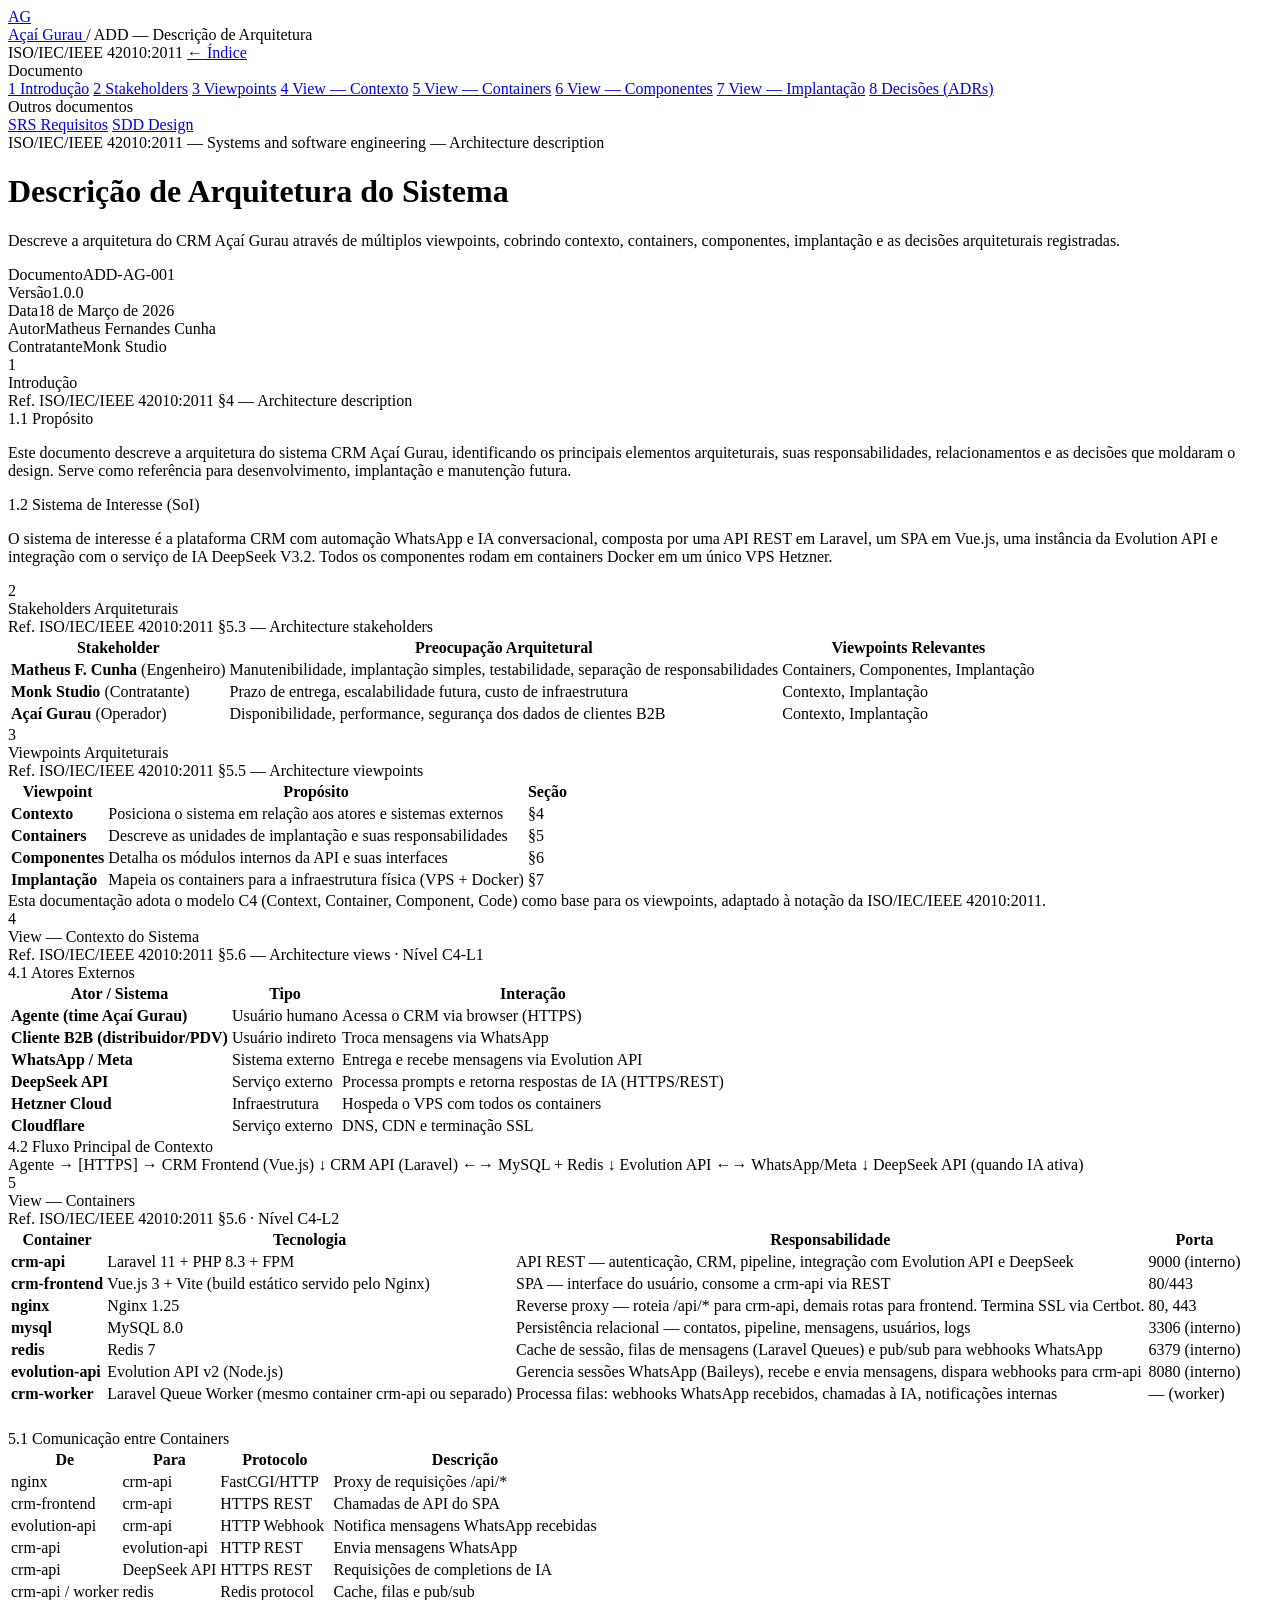
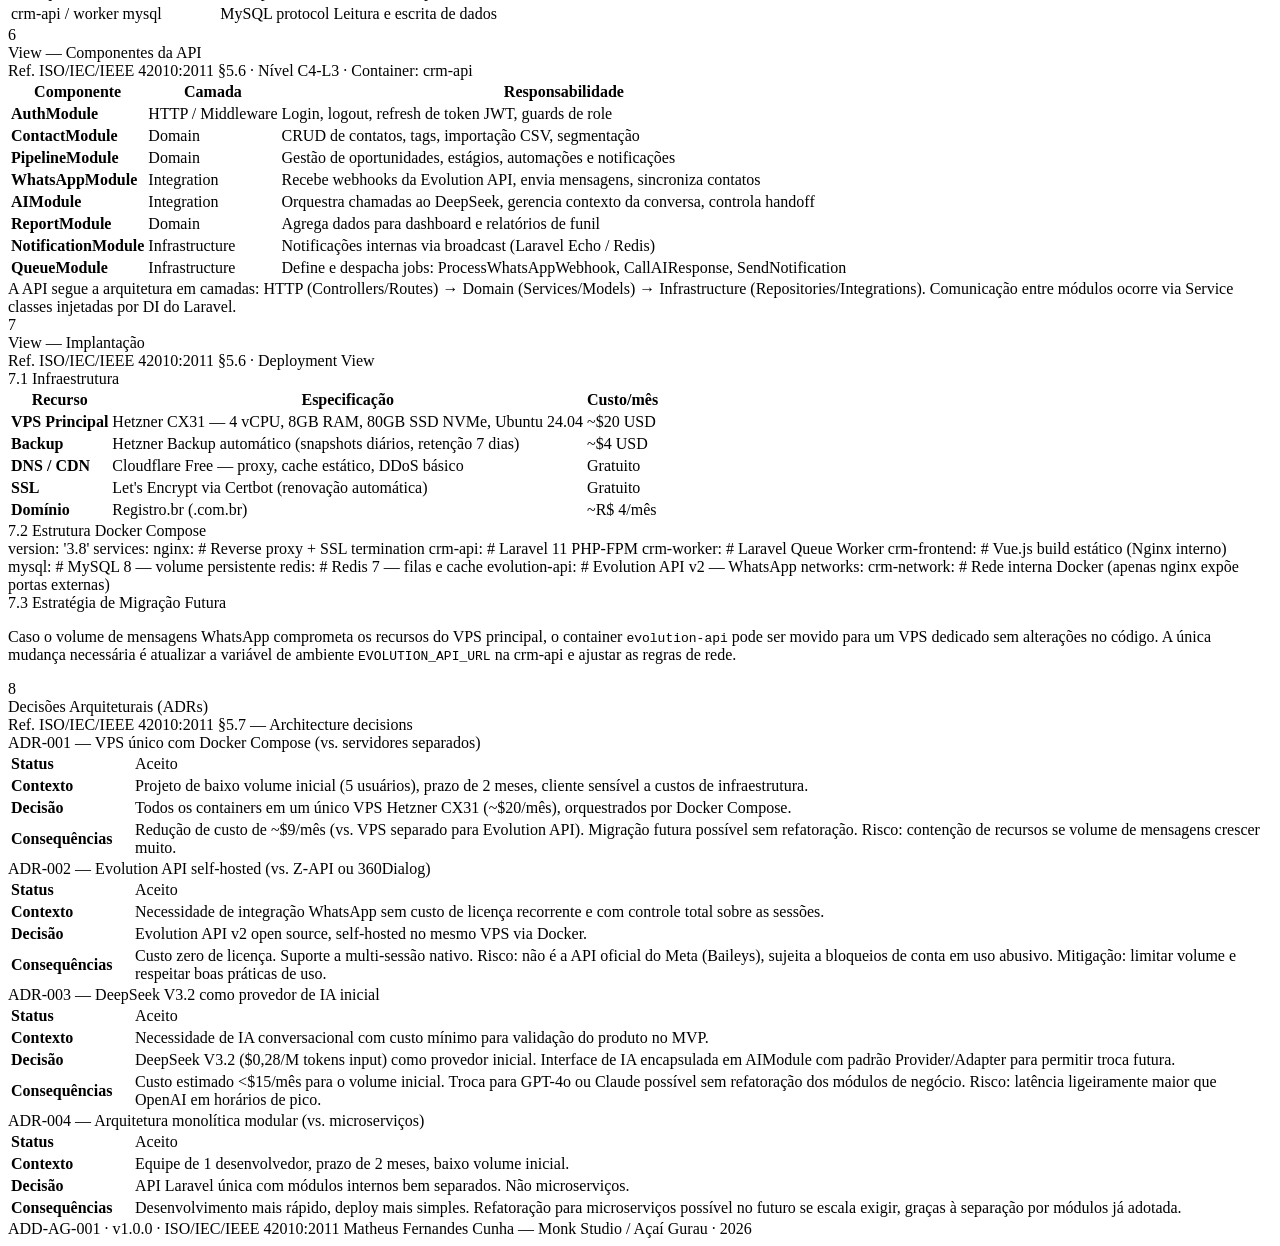
==== doc/add.html @ a61ef57c "Create add.html" ====
<!DOCTYPE html>
<html lang="pt-BR">
<head>
<meta charset="UTF-8">
<meta name="viewport" content="width=device-width, initial-scale=1.0">
<title>ADD — Descrição de Arquitetura · CRM Açaí Gurau</title>
<link href="https://fonts.googleapis.com/css2?family=Inter:wght@300;400;500;600&family=JetBrains+Mono:wght@400;500&display=swap" rel="stylesheet">
<link rel="stylesheet" href="shared.css">
</head>
<body>

<div class="topbar">
  <a href="index.html" class="topbar-logo">
    <div class="topbar-logo-icon">AG</div>
    Açaí Gurau
  </a>
  <span class="topbar-sep">/</span>
  <span class="topbar-doc">ADD — Descrição de Arquitetura</span>
  <div class="topbar-right">
    <span class="topbar-badge add">ISO/IEC/IEEE 42010:2011</span>
    <a href="index.html" class="topbar-home">← Índice</a>
  </div>
</div>

<div class="layout">
  <nav class="sidebar">
    <div class="sidebar-section">
      <div class="sidebar-label">Documento</div>
      <a href="#s1" class="sidebar-link active"><span class="sidebar-link-num">1</span> Introdução</a>
      <a href="#s2" class="sidebar-link"><span class="sidebar-link-num">2</span> Stakeholders</a>
      <a href="#s3" class="sidebar-link"><span class="sidebar-link-num">3</span> Viewpoints</a>
      <a href="#s4" class="sidebar-link"><span class="sidebar-link-num">4</span> View — Contexto</a>
      <a href="#s5" class="sidebar-link"><span class="sidebar-link-num">5</span> View — Containers</a>
      <a href="#s6" class="sidebar-link"><span class="sidebar-link-num">6</span> View — Componentes</a>
      <a href="#s7" class="sidebar-link"><span class="sidebar-link-num">7</span> View — Implantação</a>
      <a href="#s8" class="sidebar-link"><span class="sidebar-link-num">8</span> Decisões (ADRs)</a>
    </div>
    <div class="sidebar-divider"></div>
    <div class="sidebar-section">
      <div class="sidebar-label">Outros documentos</div>
      <a href="srs.html" class="sidebar-link"><span class="sidebar-link-num" style="color:var(--blue)">SRS</span> Requisitos</a>
      <a href="sdd.html" class="sidebar-link"><span class="sidebar-link-num" style="color:var(--amber)">SDD</span> Design</a>
    </div>
  </nav>

  <main class="content">

    <div class="doc-header">
      <div class="doc-norm">ISO/IEC/IEEE 42010:2011 — Systems and software engineering — Architecture description</div>
      <h1 class="doc-title">Descrição de Arquitetura do Sistema</h1>
      <p class="doc-subtitle">Descreve a arquitetura do CRM Açaí Gurau através de múltiplos viewpoints, cobrindo contexto, containers, componentes, implantação e as decisões arquiteturais registradas.</p>
      <div class="doc-meta-row">
        <div class="doc-meta-item"><span class="doc-meta-label">Documento</span><span class="doc-meta-val">ADD-AG-001</span></div>
        <div class="doc-meta-item"><span class="doc-meta-label">Versão</span><span class="doc-meta-val">1.0.0</span></div>
        <div class="doc-meta-item"><span class="doc-meta-label">Data</span><span class="doc-meta-val">18 de Março de 2026</span></div>
        <div class="doc-meta-item"><span class="doc-meta-label">Autor</span><span class="doc-meta-val">Matheus Fernandes Cunha</span></div>
        <div class="doc-meta-item"><span class="doc-meta-label">Contratante</span><span class="doc-meta-val">Monk Studio</span></div>
      </div>
    </div>

    <!-- 1. INTRODUÇÃO -->
    <div class="doc-section" id="s1">
      <div class="section-num">1</div>
      <div class="section-title">Introdução</div>
      <div class="section-norm-ref">Ref. ISO/IEC/IEEE 42010:2011 §4 — Architecture description</div>
      <div class="section-body">
        <div class="subsection">
          <div class="subsection-title">1.1 Propósito</div>
          <p>Este documento descreve a arquitetura do sistema CRM Açaí Gurau, identificando os principais elementos arquiteturais, suas responsabilidades, relacionamentos e as decisões que moldaram o design. Serve como referência para desenvolvimento, implantação e manutenção futura.</p>
        </div>
        <div class="subsection">
          <div class="subsection-title">1.2 Sistema de Interesse (SoI)</div>
          <p>O sistema de interesse é a plataforma CRM com automação WhatsApp e IA conversacional, composta por uma API REST em Laravel, um SPA em Vue.js, uma instância da Evolution API e integração com o serviço de IA DeepSeek V3.2. Todos os componentes rodam em containers Docker em um único VPS Hetzner.</p>
        </div>
      </div>
    </div>

    <!-- 2. STAKEHOLDERS ARQUITETURAIS -->
    <div class="doc-section" id="s2">
      <div class="section-num">2</div>
      <div class="section-title">Stakeholders Arquiteturais</div>
      <div class="section-norm-ref">Ref. ISO/IEC/IEEE 42010:2011 §5.3 — Architecture stakeholders</div>
      <div class="section-body">
        <table class="doc-table">
          <thead><tr><th>Stakeholder</th><th>Preocupação Arquitetural</th><th>Viewpoints Relevantes</th></tr></thead>
          <tbody>
            <tr><td><strong>Matheus F. Cunha</strong> (Engenheiro)</td><td>Manutenibilidade, implantação simples, testabilidade, separação de responsabilidades</td><td>Containers, Componentes, Implantação</td></tr>
            <tr><td><strong>Monk Studio</strong> (Contratante)</td><td>Prazo de entrega, escalabilidade futura, custo de infraestrutura</td><td>Contexto, Implantação</td></tr>
            <tr><td><strong>Açaí Gurau</strong> (Operador)</td><td>Disponibilidade, performance, segurança dos dados de clientes B2B</td><td>Contexto, Implantação</td></tr>
          </tbody>
        </table>
      </div>
    </div>

    <!-- 3. VIEWPOINTS -->
    <div class="doc-section" id="s3">
      <div class="section-num">3</div>
      <div class="section-title">Viewpoints Arquiteturais</div>
      <div class="section-norm-ref">Ref. ISO/IEC/IEEE 42010:2011 §5.5 — Architecture viewpoints</div>
      <div class="section-body">
        <table class="doc-table">
          <thead><tr><th>Viewpoint</th><th>Propósito</th><th>Seção</th></tr></thead>
          <tbody>
            <tr><td><strong>Contexto</strong></td><td>Posiciona o sistema em relação aos atores e sistemas externos</td><td>§4</td></tr>
            <tr><td><strong>Containers</strong></td><td>Descreve as unidades de implantação e suas responsabilidades</td><td>§5</td></tr>
            <tr><td><strong>Componentes</strong></td><td>Detalha os módulos internos da API e suas interfaces</td><td>§6</td></tr>
            <tr><td><strong>Implantação</strong></td><td>Mapeia os containers para a infraestrutura física (VPS + Docker)</td><td>§7</td></tr>
          </tbody>
        </table>
        <div class="info-box">Esta documentação adota o modelo C4 (Context, Container, Component, Code) como base para os viewpoints, adaptado à notação da ISO/IEC/IEEE 42010:2011.</div>
      </div>
    </div>

    <!-- 4. VIEW CONTEXTO -->
    <div class="doc-section" id="s4">
      <div class="section-num">4</div>
      <div class="section-title">View — Contexto do Sistema</div>
      <div class="section-norm-ref">Ref. ISO/IEC/IEEE 42010:2011 §5.6 — Architecture views · Nível C4-L1</div>
      <div class="section-body">
        <div class="subsection">
          <div class="subsection-title">4.1 Atores Externos</div>
          <table class="doc-table">
            <thead><tr><th>Ator / Sistema</th><th>Tipo</th><th>Interação</th></tr></thead>
            <tbody>
              <tr><td><strong>Agente (time Açaí Gurau)</strong></td><td>Usuário humano</td><td>Acessa o CRM via browser (HTTPS)</td></tr>
              <tr><td><strong>Cliente B2B (distribuidor/PDV)</strong></td><td>Usuário indireto</td><td>Troca mensagens via WhatsApp</td></tr>
              <tr><td><strong>WhatsApp / Meta</strong></td><td>Sistema externo</td><td>Entrega e recebe mensagens via Evolution API</td></tr>
              <tr><td><strong>DeepSeek API</strong></td><td>Serviço externo</td><td>Processa prompts e retorna respostas de IA (HTTPS/REST)</td></tr>
              <tr><td><strong>Hetzner Cloud</strong></td><td>Infraestrutura</td><td>Hospeda o VPS com todos os containers</td></tr>
              <tr><td><strong>Cloudflare</strong></td><td>Serviço externo</td><td>DNS, CDN e terminação SSL</td></tr>
            </tbody>
          </table>
        </div>
        <div class="subsection">
          <div class="subsection-title">4.2 Fluxo Principal de Contexto</div>
          <div class="code-block">Agente → [HTTPS] → CRM Frontend (Vue.js)
                        ↓
              CRM API (Laravel) ←→ MySQL + Redis
                        ↓
              Evolution API ←→ WhatsApp/Meta
                        ↓
              DeepSeek API (quando IA ativa)</div>
        </div>
      </div>
    </div>

    <!-- 5. VIEW CONTAINERS -->
    <div class="doc-section" id="s5">
      <div class="section-num">5</div>
      <div class="section-title">View — Containers</div>
      <div class="section-norm-ref">Ref. ISO/IEC/IEEE 42010:2011 §5.6 · Nível C4-L2</div>
      <div class="section-body">
        <table class="doc-table">
          <thead><tr><th>Container</th><th>Tecnologia</th><th>Responsabilidade</th><th>Porta</th></tr></thead>
          <tbody>
            <tr>
              <td><strong>crm-api</strong></td>
              <td>Laravel 11 + PHP 8.3 + FPM</td>
              <td>API REST — autenticação, CRM, pipeline, integração com Evolution API e DeepSeek</td>
              <td>9000 (interno)</td>
            </tr>
            <tr>
              <td><strong>crm-frontend</strong></td>
              <td>Vue.js 3 + Vite (build estático servido pelo Nginx)</td>
              <td>SPA — interface do usuário, consome a crm-api via REST</td>
              <td>80/443</td>
            </tr>
            <tr>
              <td><strong>nginx</strong></td>
              <td>Nginx 1.25</td>
              <td>Reverse proxy — roteia /api/* para crm-api, demais rotas para frontend. Termina SSL via Certbot.</td>
              <td>80, 443</td>
            </tr>
            <tr>
              <td><strong>mysql</strong></td>
              <td>MySQL 8.0</td>
              <td>Persistência relacional — contatos, pipeline, mensagens, usuários, logs</td>
              <td>3306 (interno)</td>
            </tr>
            <tr>
              <td><strong>redis</strong></td>
              <td>Redis 7</td>
              <td>Cache de sessão, filas de mensagens (Laravel Queues) e pub/sub para webhooks WhatsApp</td>
              <td>6379 (interno)</td>
            </tr>
            <tr>
              <td><strong>evolution-api</strong></td>
              <td>Evolution API v2 (Node.js)</td>
              <td>Gerencia sessões WhatsApp (Baileys), recebe e envia mensagens, dispara webhooks para crm-api</td>
              <td>8080 (interno)</td>
            </tr>
            <tr>
              <td><strong>crm-worker</strong></td>
              <td>Laravel Queue Worker (mesmo container crm-api ou separado)</td>
              <td>Processa filas: webhooks WhatsApp recebidos, chamadas à IA, notificações internas</td>
              <td>— (worker)</td>
            </tr>
          </tbody>
        </table>
        <div class="subsection" style="margin-top:1.5rem">
          <div class="subsection-title">5.1 Comunicação entre Containers</div>
          <table class="doc-table">
            <thead><tr><th>De</th><th>Para</th><th>Protocolo</th><th>Descrição</th></tr></thead>
            <tbody>
              <tr><td>nginx</td><td>crm-api</td><td>FastCGI/HTTP</td><td>Proxy de requisições /api/*</td></tr>
              <tr><td>crm-frontend</td><td>crm-api</td><td>HTTPS REST</td><td>Chamadas de API do SPA</td></tr>
              <tr><td>evolution-api</td><td>crm-api</td><td>HTTP Webhook</td><td>Notifica mensagens WhatsApp recebidas</td></tr>
              <tr><td>crm-api</td><td>evolution-api</td><td>HTTP REST</td><td>Envia mensagens WhatsApp</td></tr>
              <tr><td>crm-api</td><td>DeepSeek API</td><td>HTTPS REST</td><td>Requisições de completions de IA</td></tr>
              <tr><td>crm-api / worker</td><td>redis</td><td>Redis protocol</td><td>Cache, filas e pub/sub</td></tr>
              <tr><td>crm-api / worker</td><td>mysql</td><td>MySQL protocol</td><td>Leitura e escrita de dados</td></tr>
            </tbody>
          </table>
        </div>
      </div>
    </div>

    <!-- 6. VIEW COMPONENTES -->
    <div class="doc-section" id="s6">
      <div class="section-num">6</div>
      <div class="section-title">View — Componentes da API</div>
      <div class="section-norm-ref">Ref. ISO/IEC/IEEE 42010:2011 §5.6 · Nível C4-L3 · Container: crm-api</div>
      <div class="section-body">
        <table class="doc-table">
          <thead><tr><th>Componente</th><th>Camada</th><th>Responsabilidade</th></tr></thead>
          <tbody>
            <tr><td><strong>AuthModule</strong></td><td>HTTP / Middleware</td><td>Login, logout, refresh de token JWT, guards de role</td></tr>
            <tr><td><strong>ContactModule</strong></td><td>Domain</td><td>CRUD de contatos, tags, importação CSV, segmentação</td></tr>
            <tr><td><strong>PipelineModule</strong></td><td>Domain</td><td>Gestão de oportunidades, estágios, automações e notificações</td></tr>
            <tr><td><strong>WhatsAppModule</strong></td><td>Integration</td><td>Recebe webhooks da Evolution API, envia mensagens, sincroniza contatos</td></tr>
            <tr><td><strong>AIModule</strong></td><td>Integration</td><td>Orquestra chamadas ao DeepSeek, gerencia contexto da conversa, controla handoff</td></tr>
            <tr><td><strong>ReportModule</strong></td><td>Domain</td><td>Agrega dados para dashboard e relatórios de funil</td></tr>
            <tr><td><strong>NotificationModule</strong></td><td>Infrastructure</td><td>Notificações internas via broadcast (Laravel Echo / Redis)</td></tr>
            <tr><td><strong>QueueModule</strong></td><td>Infrastructure</td><td>Define e despacha jobs: ProcessWhatsAppWebhook, CallAIResponse, SendNotification</td></tr>
          </tbody>
        </table>
        <div class="info-box">A API segue a arquitetura em camadas: HTTP (Controllers/Routes) → Domain (Services/Models) → Infrastructure (Repositories/Integrations). Comunicação entre módulos ocorre via Service classes injetadas por DI do Laravel.</div>
      </div>
    </div>

    <!-- 7. VIEW IMPLANTAÇÃO -->
    <div class="doc-section" id="s7">
      <div class="section-num">7</div>
      <div class="section-title">View — Implantação</div>
      <div class="section-norm-ref">Ref. ISO/IEC/IEEE 42010:2011 §5.6 · Deployment View</div>
      <div class="section-body">
        <div class="subsection">
          <div class="subsection-title">7.1 Infraestrutura</div>
          <table class="doc-table">
            <thead><tr><th>Recurso</th><th>Especificação</th><th>Custo/mês</th></tr></thead>
            <tbody>
              <tr><td><strong>VPS Principal</strong></td><td>Hetzner CX31 — 4 vCPU, 8GB RAM, 80GB SSD NVMe, Ubuntu 24.04</td><td>~$20 USD</td></tr>
              <tr><td><strong>Backup</strong></td><td>Hetzner Backup automático (snapshots diários, retenção 7 dias)</td><td>~$4 USD</td></tr>
              <tr><td><strong>DNS / CDN</strong></td><td>Cloudflare Free — proxy, cache estático, DDoS básico</td><td>Gratuito</td></tr>
              <tr><td><strong>SSL</strong></td><td>Let's Encrypt via Certbot (renovação automática)</td><td>Gratuito</td></tr>
              <tr><td><strong>Domínio</strong></td><td>Registro.br (.com.br)</td><td>~R$ 4/mês</td></tr>
            </tbody>
          </table>
        </div>
        <div class="subsection">
          <div class="subsection-title">7.2 Estrutura Docker Compose</div>
          <div class="code-block">version: '3.8'
services:
  nginx:        # Reverse proxy + SSL termination
  crm-api:      # Laravel 11 PHP-FPM
  crm-worker:   # Laravel Queue Worker
  crm-frontend: # Vue.js build estático (Nginx interno)
  mysql:        # MySQL 8 — volume persistente
  redis:        # Redis 7 — filas e cache
  evolution-api: # Evolution API v2 — WhatsApp

networks:
  crm-network:  # Rede interna Docker (apenas nginx expõe portas externas)</div>
        </div>
        <div class="subsection">
          <div class="subsection-title">7.3 Estratégia de Migração Futura</div>
          <p>Caso o volume de mensagens WhatsApp comprometa os recursos do VPS principal, o container <code>evolution-api</code> pode ser movido para um VPS dedicado sem alterações no código. A única mudança necessária é atualizar a variável de ambiente <code>EVOLUTION_API_URL</code> na crm-api e ajustar as regras de rede.</p>
        </div>
      </div>
    </div>

    <!-- 8. ADRs -->
    <div class="doc-section" id="s8">
      <div class="section-num">8</div>
      <div class="section-title">Decisões Arquiteturais (ADRs)</div>
      <div class="section-norm-ref">Ref. ISO/IEC/IEEE 42010:2011 §5.7 — Architecture decisions</div>
      <div class="section-body">

        <div class="subsection">
          <div class="subsection-title">ADR-001 — VPS único com Docker Compose (vs. servidores separados)</div>
          <table class="doc-table">
            <tbody>
              <tr><td style="width:120px;font-weight:600;color:var(--gray-600)">Status</td><td>Aceito</td></tr>
              <tr><td style="font-weight:600;color:var(--gray-600)">Contexto</td><td>Projeto de baixo volume inicial (5 usuários), prazo de 2 meses, cliente sensível a custos de infraestrutura.</td></tr>
              <tr><td style="font-weight:600;color:var(--gray-600)">Decisão</td><td>Todos os containers em um único VPS Hetzner CX31 (~$20/mês), orquestrados por Docker Compose.</td></tr>
              <tr><td style="font-weight:600;color:var(--gray-600)">Consequências</td><td>Redução de custo de ~$9/mês (vs. VPS separado para Evolution API). Migração futura possível sem refatoração. Risco: contenção de recursos se volume de mensagens crescer muito.</td></tr>
            </tbody>
          </table>
        </div>

        <div class="subsection">
          <div class="subsection-title">ADR-002 — Evolution API self-hosted (vs. Z-API ou 360Dialog)</div>
          <table class="doc-table">
            <tbody>
              <tr><td style="width:120px;font-weight:600;color:var(--gray-600)">Status</td><td>Aceito</td></tr>
              <tr><td style="font-weight:600;color:var(--gray-600)">Contexto</td><td>Necessidade de integração WhatsApp sem custo de licença recorrente e com controle total sobre as sessões.</td></tr>
              <tr><td style="font-weight:600;color:var(--gray-600)">Decisão</td><td>Evolution API v2 open source, self-hosted no mesmo VPS via Docker.</td></tr>
              <tr><td style="font-weight:600;color:var(--gray-600)">Consequências</td><td>Custo zero de licença. Suporte a multi-sessão nativo. Risco: não é a API oficial do Meta (Baileys), sujeita a bloqueios de conta em uso abusivo. Mitigação: limitar volume e respeitar boas práticas de uso.</td></tr>
            </tbody>
          </table>
        </div>

        <div class="subsection">
          <div class="subsection-title">ADR-003 — DeepSeek V3.2 como provedor de IA inicial</div>
          <table class="doc-table">
            <tbody>
              <tr><td style="width:120px;font-weight:600;color:var(--gray-600)">Status</td><td>Aceito</td></tr>
              <tr><td style="font-weight:600;color:var(--gray-600)">Contexto</td><td>Necessidade de IA conversacional com custo mínimo para validação do produto no MVP.</td></tr>
              <tr><td style="font-weight:600;color:var(--gray-600)">Decisão</td><td>DeepSeek V3.2 ($0,28/M tokens input) como provedor inicial. Interface de IA encapsulada em AIModule com padrão Provider/Adapter para permitir troca futura.</td></tr>
              <tr><td style="font-weight:600;color:var(--gray-600)">Consequências</td><td>Custo estimado &lt;$15/mês para o volume inicial. Troca para GPT-4o ou Claude possível sem refatoração dos módulos de negócio. Risco: latência ligeiramente maior que OpenAI em horários de pico.</td></tr>
            </tbody>
          </table>
        </div>

        <div class="subsection">
          <div class="subsection-title">ADR-004 — Arquitetura monolítica modular (vs. microserviços)</div>
          <table class="doc-table">
            <tbody>
              <tr><td style="width:120px;font-weight:600;color:var(--gray-600)">Status</td><td>Aceito</td></tr>
              <tr><td style="font-weight:600;color:var(--gray-600)">Contexto</td><td>Equipe de 1 desenvolvedor, prazo de 2 meses, baixo volume inicial.</td></tr>
              <tr><td style="font-weight:600;color:var(--gray-600)">Decisão</td><td>API Laravel única com módulos internos bem separados. Não microserviços.</td></tr>
              <tr><td style="font-weight:600;color:var(--gray-600)">Consequências</td><td>Desenvolvimento mais rápido, deploy mais simples. Refatoração para microserviços possível no futuro se escala exigir, graças à separação por módulos já adotada.</td></tr>
            </tbody>
          </table>
        </div>

      </div>
    </div>

  </main>
</div>

<footer>
  <span>ADD-AG-001 · v1.0.0 · ISO/IEC/IEEE 42010:2011</span>
  <span>Matheus Fernandes Cunha — Monk Studio / Açaí Gurau · 2026</span>
</footer>

<script>
  const links = document.querySelectorAll('.sidebar-link[href^="#"]');
  const observer = new IntersectionObserver(entries => {
    entries.forEach(e => {
      if (e.isIntersecting) {
        links.forEach(l => l.classList.remove('active'));
        const active = document.querySelector(`.sidebar-link[href="#${e.target.id}"]`);
        if (active) active.classList.add('active');
      }
    });
  }, { rootMargin: '-20% 0px -70% 0px' });
  document.querySelectorAll('.doc-section[id]').forEach(s => observer.observe(s));
</script>

</body>
</html>
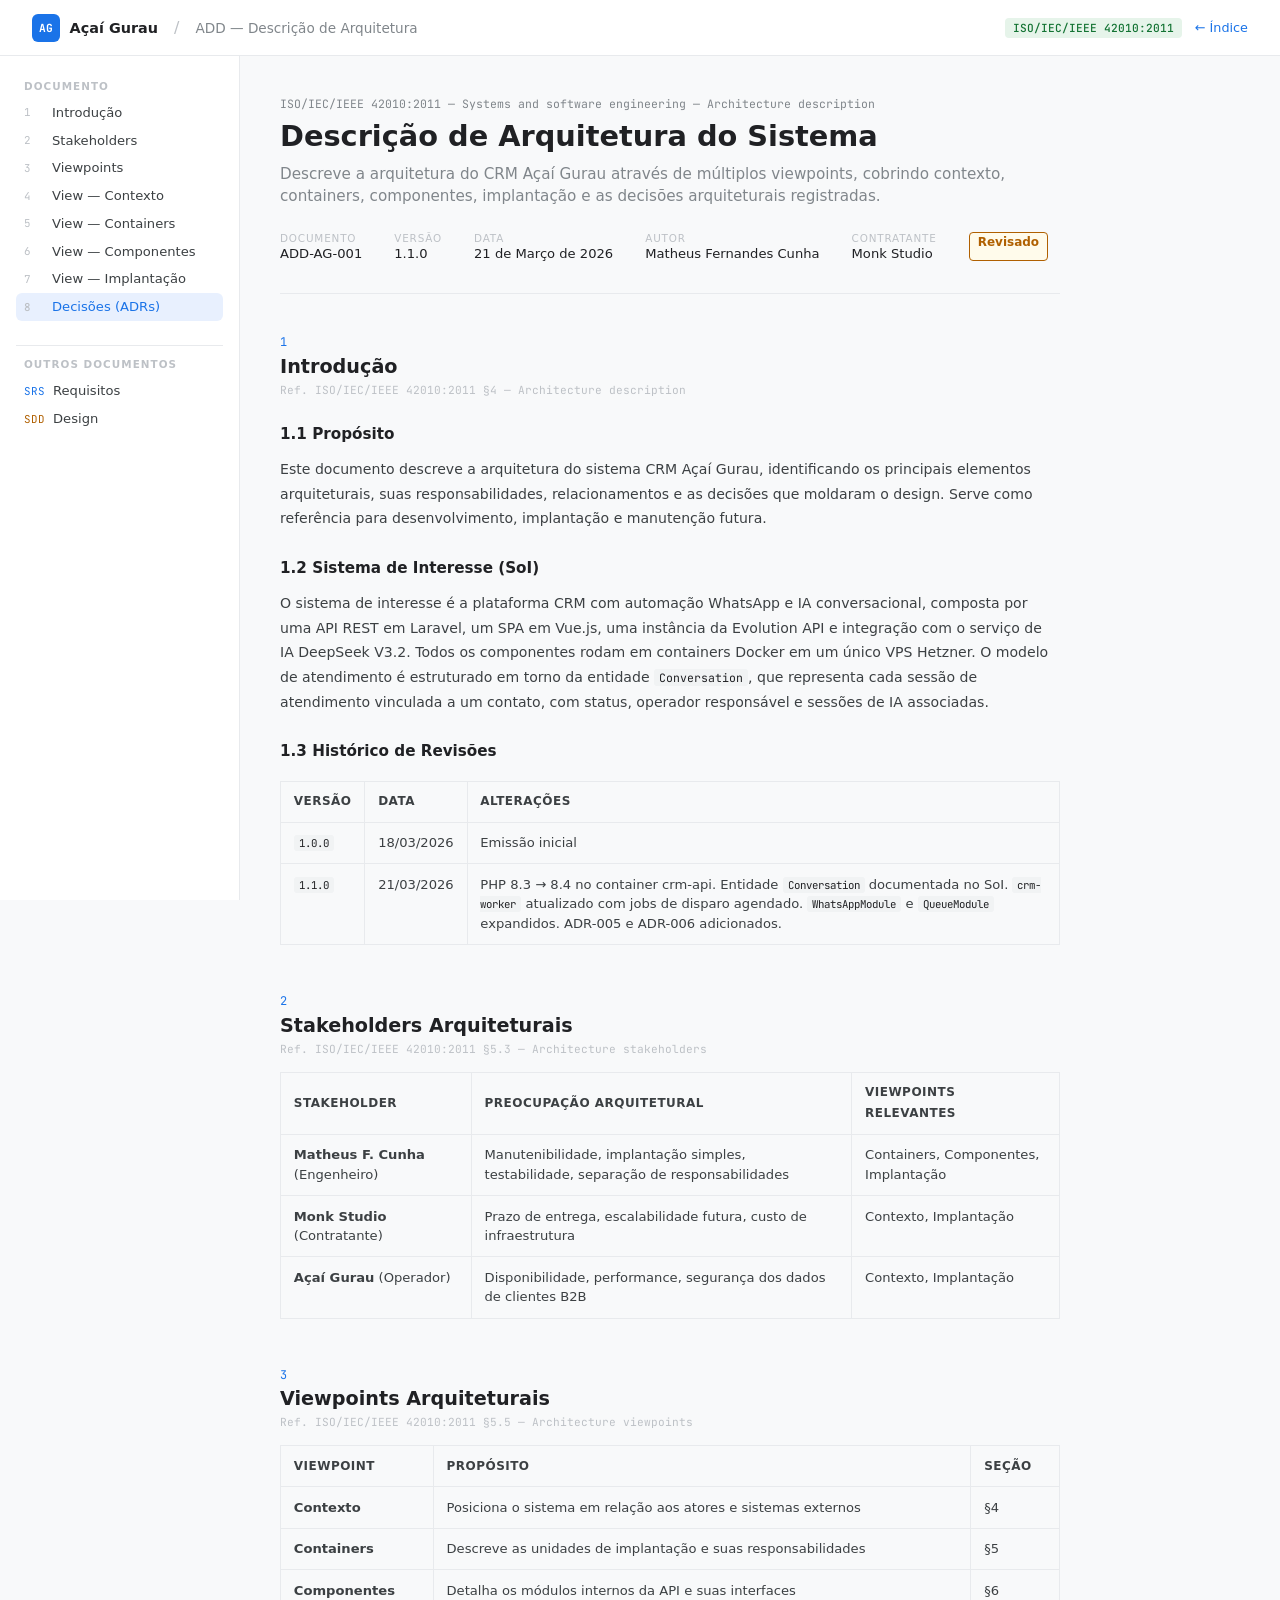
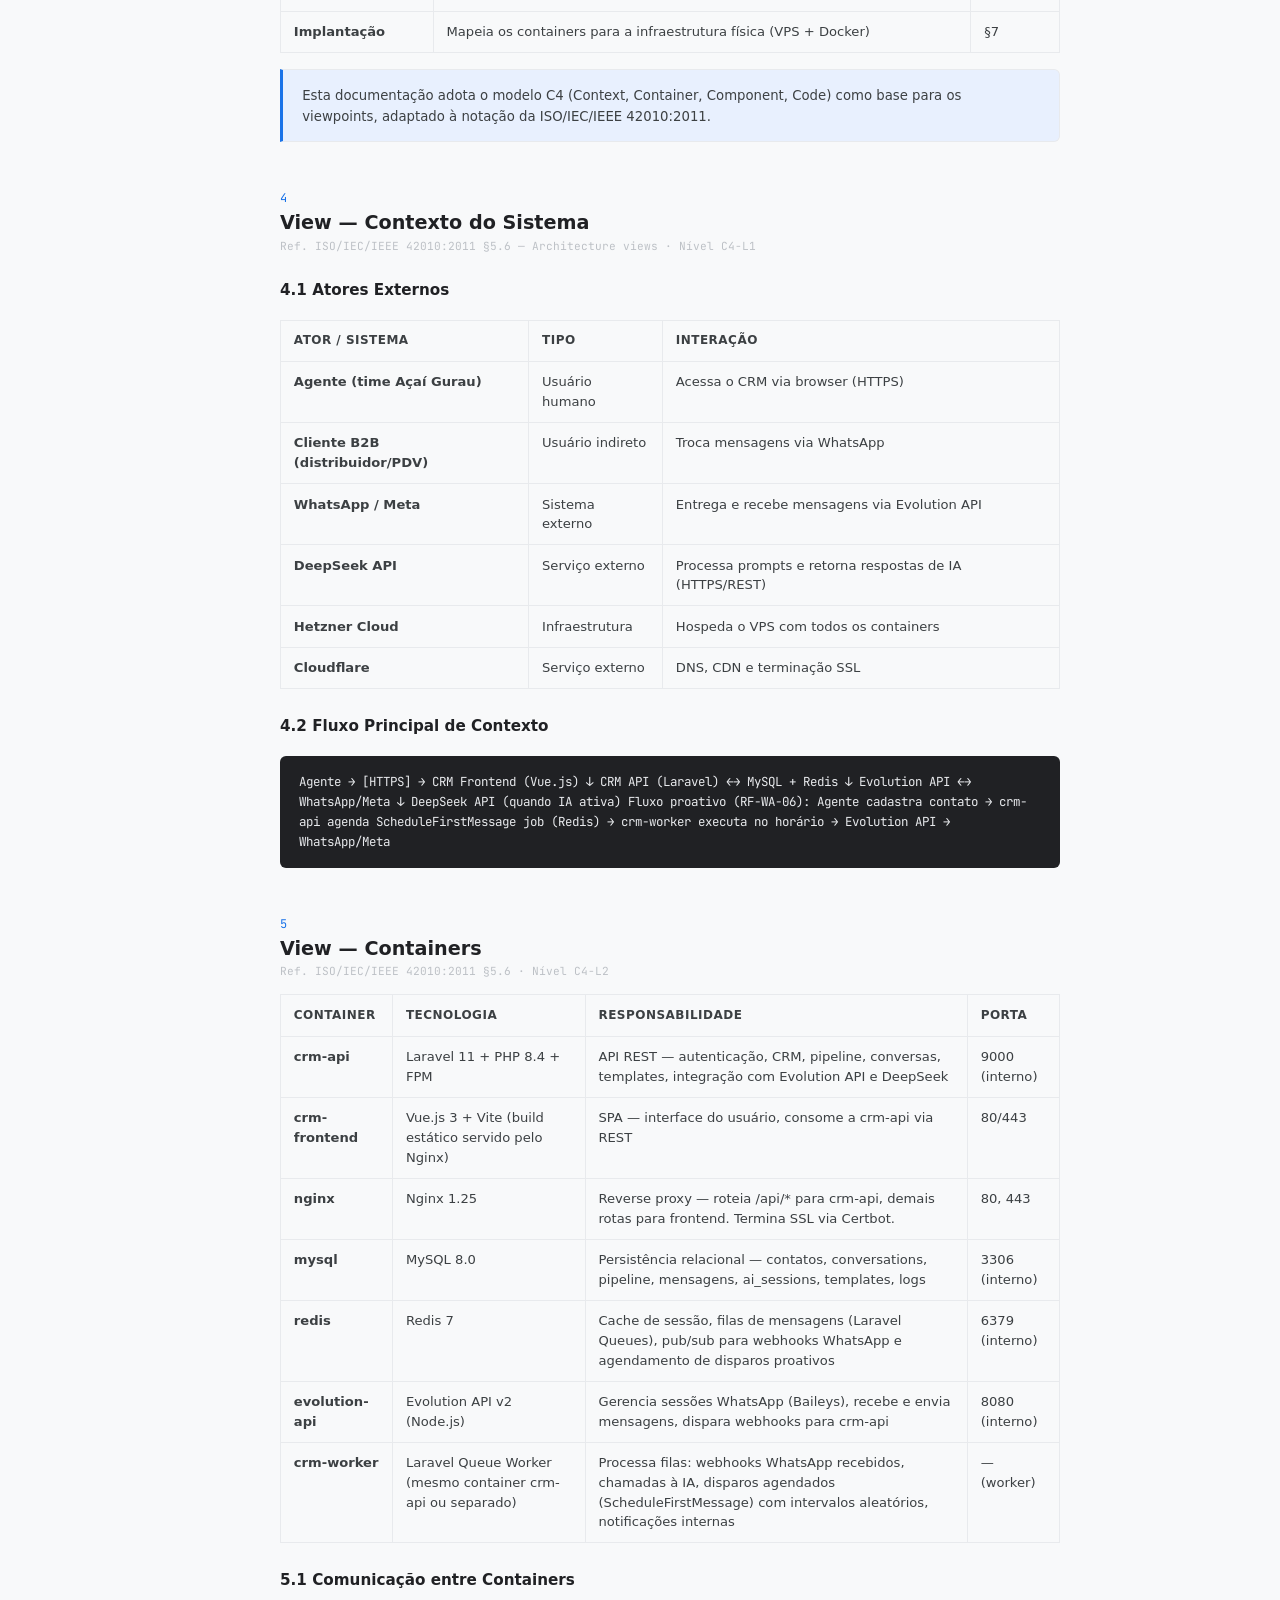
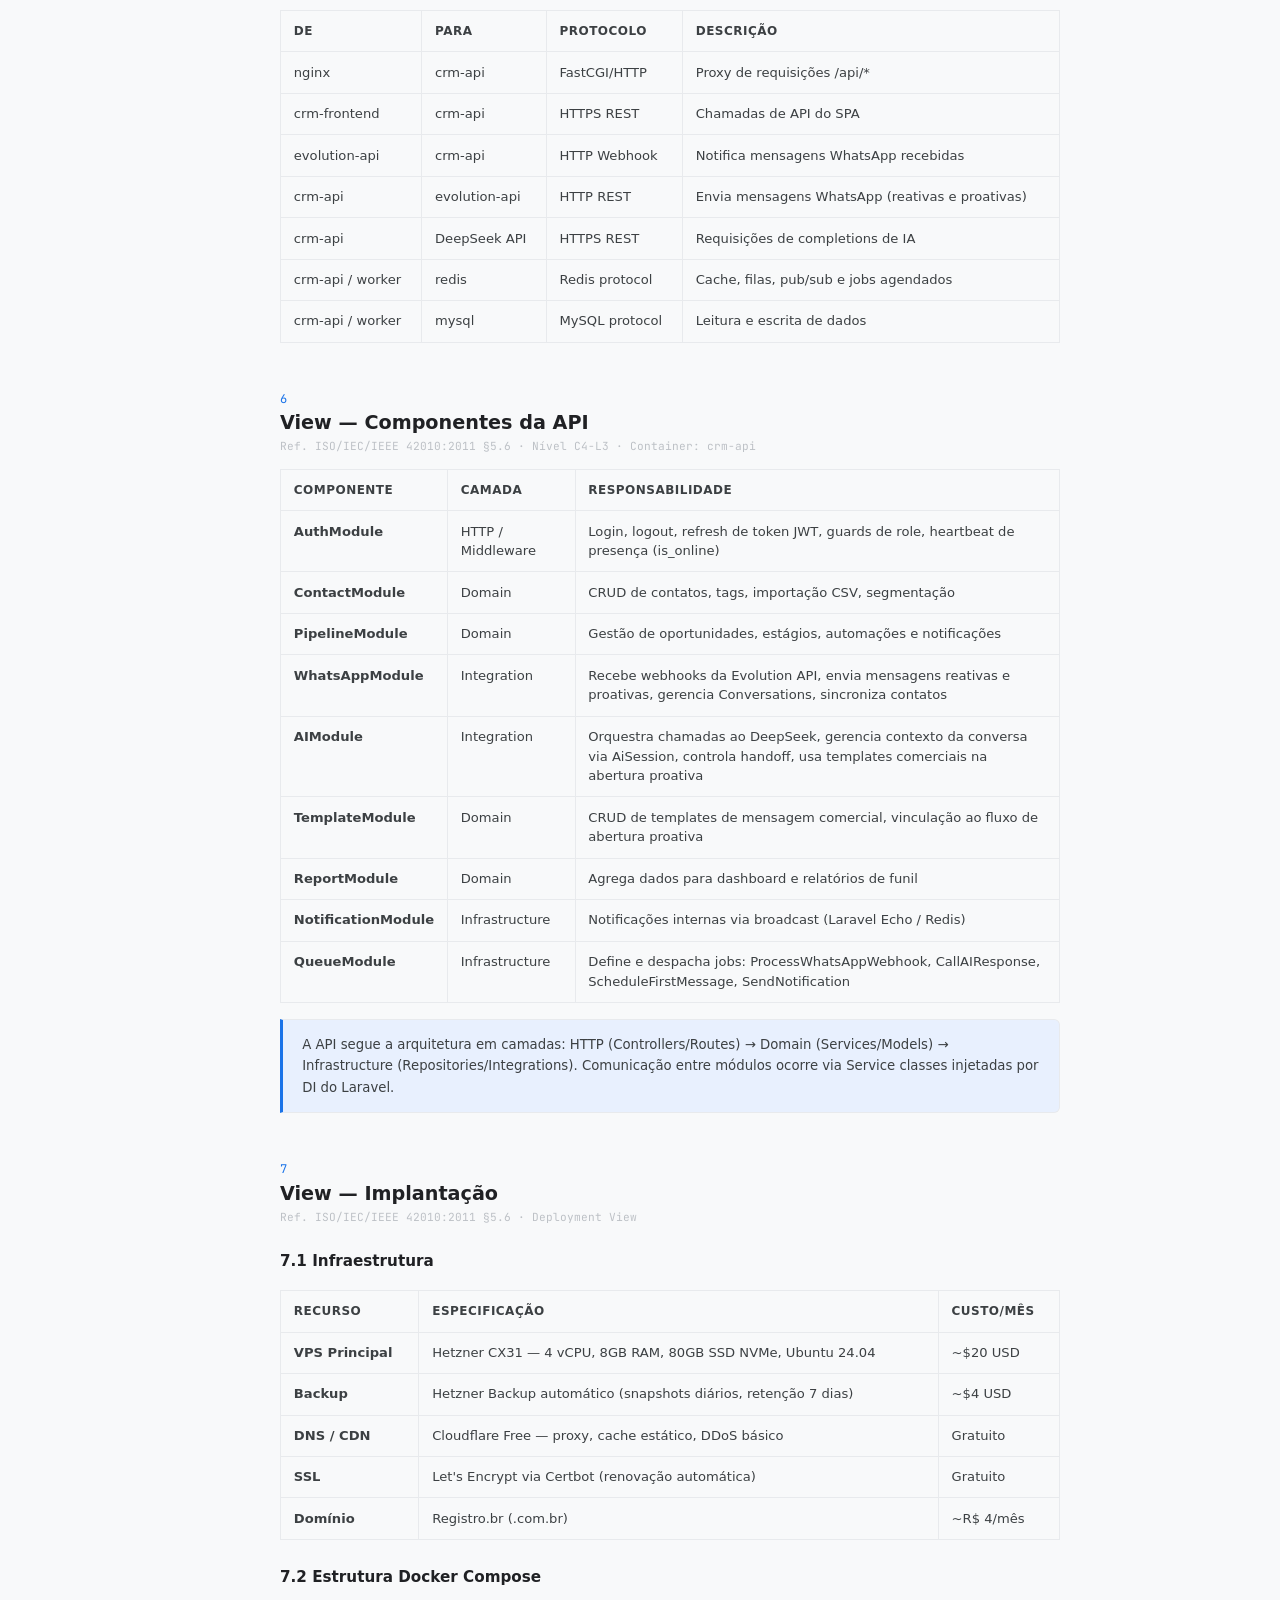
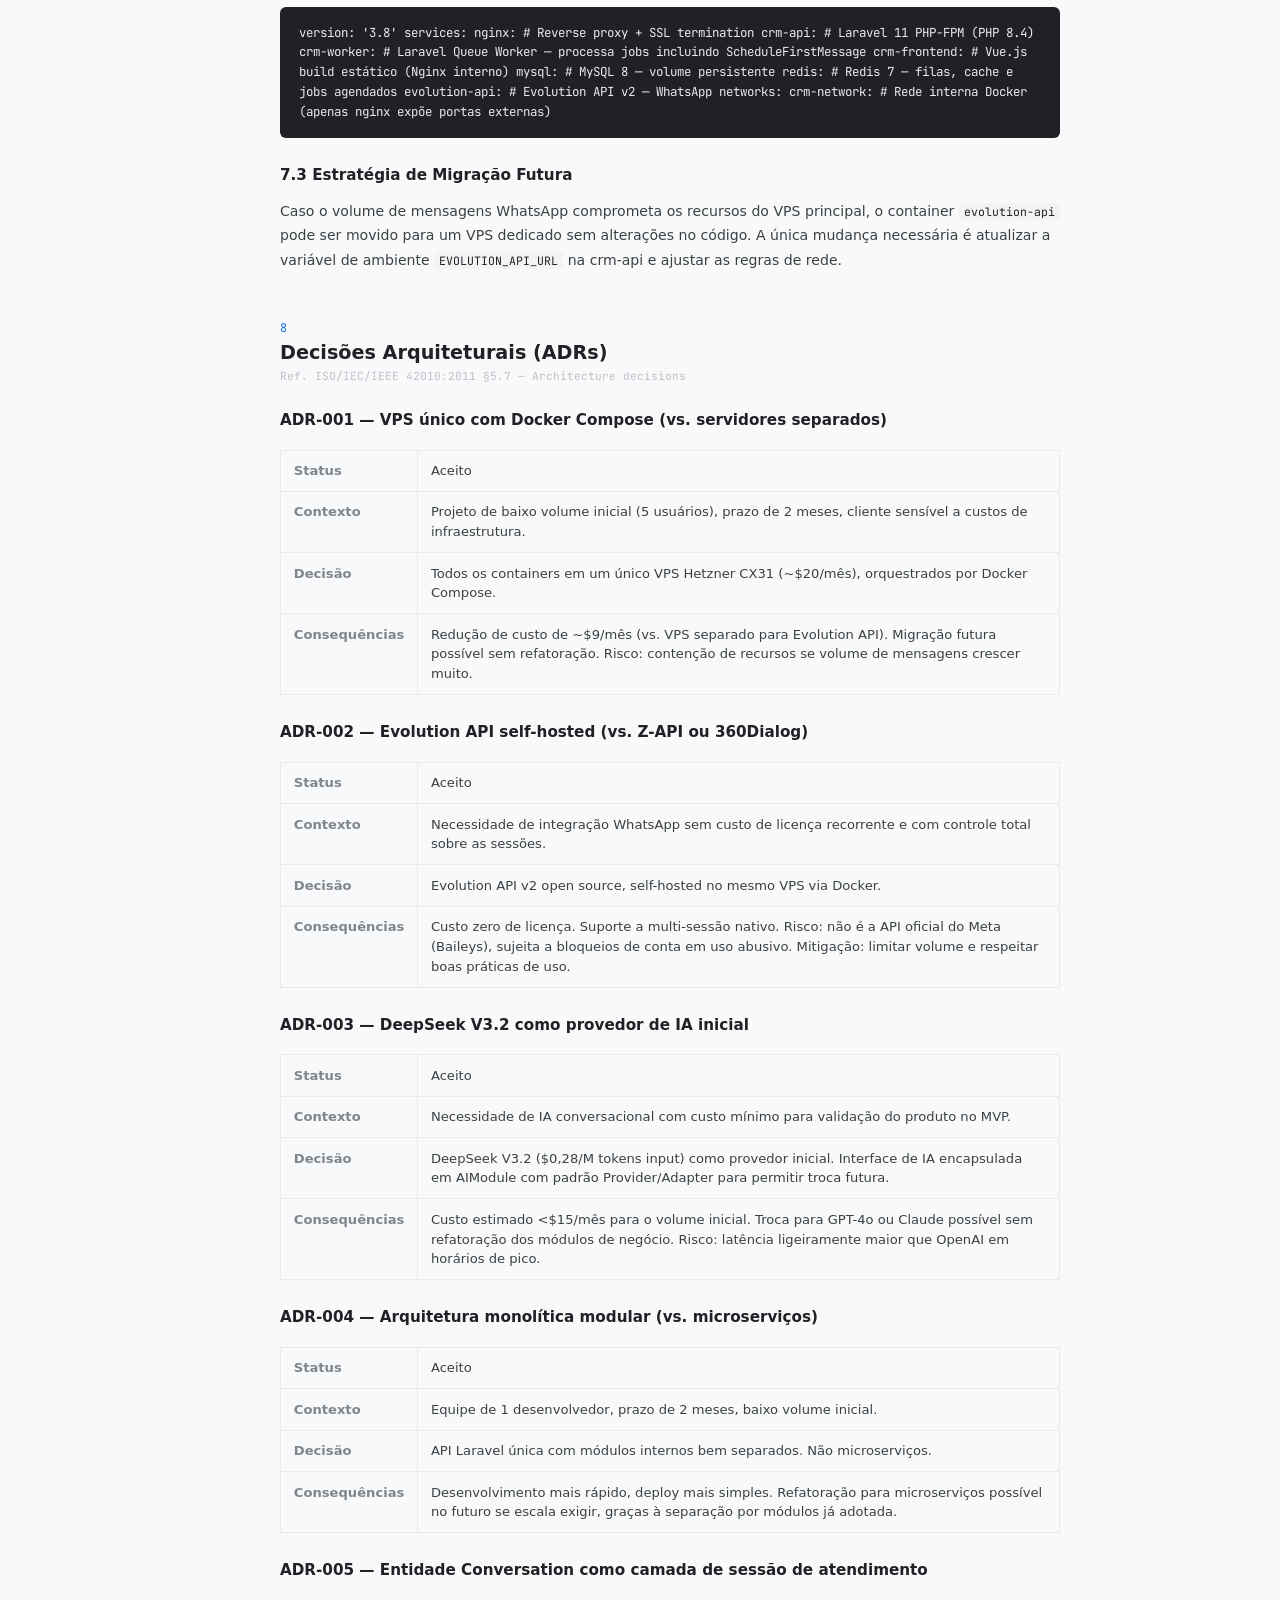
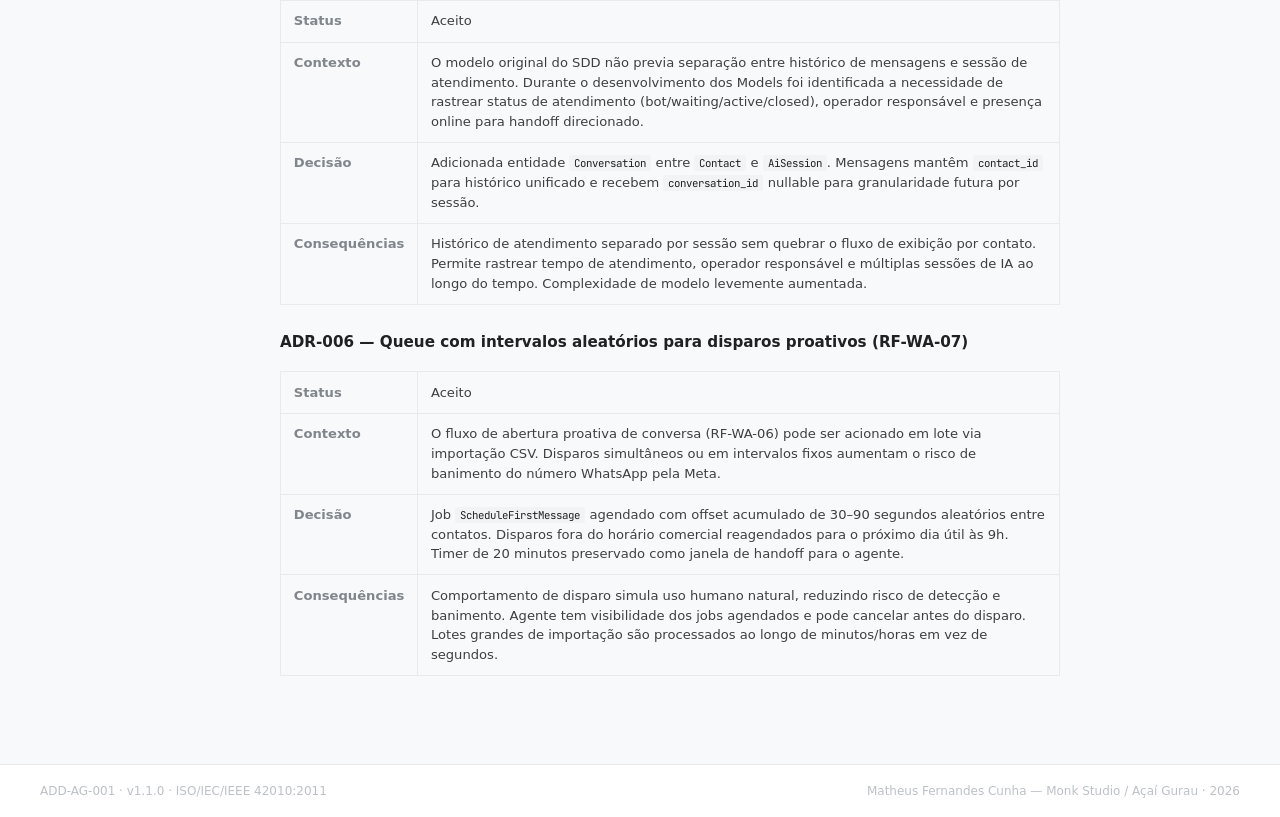
==== commit 1997b7f3: "doc: revisada - versão 1.1.0" ====
--- a/doc/add.html
+++ b/doc/add.html
@@ -51,10 +51,11 @@
       <p class="doc-subtitle">Descreve a arquitetura do CRM Açaí Gurau através de múltiplos viewpoints, cobrindo contexto, containers, componentes, implantação e as decisões arquiteturais registradas.</p>
       <div class="doc-meta-row">
         <div class="doc-meta-item"><span class="doc-meta-label">Documento</span><span class="doc-meta-val">ADD-AG-001</span></div>
-        <div class="doc-meta-item"><span class="doc-meta-label">Versão</span><span class="doc-meta-val">1.0.0</span></div>
-        <div class="doc-meta-item"><span class="doc-meta-label">Data</span><span class="doc-meta-val">18 de Março de 2026</span></div>
+        <div class="doc-meta-item"><span class="doc-meta-label">Versão</span><span class="doc-meta-val">1.1.0</span></div>
+        <div class="doc-meta-item"><span class="doc-meta-label">Data</span><span class="doc-meta-val">21 de Março de 2026</span></div>
         <div class="doc-meta-item"><span class="doc-meta-label">Autor</span><span class="doc-meta-val">Matheus Fernandes Cunha</span></div>
         <div class="doc-meta-item"><span class="doc-meta-label">Contratante</span><span class="doc-meta-val">Monk Studio</span></div>
+        <div class="doc-meta-val" style="background:var(--amber-50,#fffbeb);color:var(--amber,#d97706);border:1px solid var(--amber,#d97706);padding:2px 8px;border-radius:4px;font-size:0.75rem;font-weight:600;">Revisado</div>
       </div>
     </div>
 
@@ -70,7 +71,17 @@
         </div>
         <div class="subsection">
           <div class="subsection-title">1.2 Sistema de Interesse (SoI)</div>
-          <p>O sistema de interesse é a plataforma CRM com automação WhatsApp e IA conversacional, composta por uma API REST em Laravel, um SPA em Vue.js, uma instância da Evolution API e integração com o serviço de IA DeepSeek V3.2. Todos os componentes rodam em containers Docker em um único VPS Hetzner.</p>
+          <p>O sistema de interesse é a plataforma CRM com automação WhatsApp e IA conversacional, composta por uma API REST em Laravel, um SPA em Vue.js, uma instância da Evolution API e integração com o serviço de IA DeepSeek V3.2. Todos os componentes rodam em containers Docker em um único VPS Hetzner. O modelo de atendimento é estruturado em torno da entidade <code>Conversation</code>, que representa cada sessão de atendimento vinculada a um contato, com status, operador responsável e sessões de IA associadas.</p>
+        </div>
+        <div class="subsection">
+          <div class="subsection-title">1.3 Histórico de Revisões</div>
+          <table class="doc-table">
+            <thead><tr><th>Versão</th><th>Data</th><th>Alterações</th></tr></thead>
+            <tbody>
+              <tr><td><code>1.0.0</code></td><td>18/03/2026</td><td>Emissão inicial</td></tr>
+              <tr><td><code>1.1.0</code></td><td>21/03/2026</td><td>PHP 8.3 → 8.4 no container crm-api. Entidade <code>Conversation</code> documentada no SoI. <code>crm-worker</code> atualizado com jobs de disparo agendado. <code>WhatsAppModule</code> e <code>QueueModule</code> expandidos. ADR-005 e ADR-006 adicionados.</td></tr>
+            </tbody>
+          </table>
         </div>
       </div>
     </div>
@@ -139,7 +150,11 @@
                         ↓
               Evolution API ←→ WhatsApp/Meta
                         ↓
-              DeepSeek API (quando IA ativa)</div>
+              DeepSeek API (quando IA ativa)
+
+Fluxo proativo (RF-WA-06):
+Agente cadastra contato → crm-api agenda ScheduleFirstMessage job (Redis)
+→ crm-worker executa no horário → Evolution API → WhatsApp/Meta</div>
         </div>
       </div>
     </div>
@@ -155,8 +170,8 @@
           <tbody>
             <tr>
               <td><strong>crm-api</strong></td>
-              <td>Laravel 11 + PHP 8.3 + FPM</td>
-              <td>API REST — autenticação, CRM, pipeline, integração com Evolution API e DeepSeek</td>
+              <td>Laravel 11 + PHP 8.4 + FPM</td>
+              <td>API REST — autenticação, CRM, pipeline, conversas, templates, integração com Evolution API e DeepSeek</td>
               <td>9000 (interno)</td>
             </tr>
             <tr>
@@ -174,13 +189,13 @@
             <tr>
               <td><strong>mysql</strong></td>
               <td>MySQL 8.0</td>
-              <td>Persistência relacional — contatos, pipeline, mensagens, usuários, logs</td>
+              <td>Persistência relacional — contatos, conversations, pipeline, mensagens, ai_sessions, templates, logs</td>
               <td>3306 (interno)</td>
             </tr>
             <tr>
               <td><strong>redis</strong></td>
               <td>Redis 7</td>
-              <td>Cache de sessão, filas de mensagens (Laravel Queues) e pub/sub para webhooks WhatsApp</td>
+              <td>Cache de sessão, filas de mensagens (Laravel Queues), pub/sub para webhooks WhatsApp e agendamento de disparos proativos</td>
               <td>6379 (interno)</td>
             </tr>
             <tr>
@@ -192,7 +207,7 @@
             <tr>
               <td><strong>crm-worker</strong></td>
               <td>Laravel Queue Worker (mesmo container crm-api ou separado)</td>
-              <td>Processa filas: webhooks WhatsApp recebidos, chamadas à IA, notificações internas</td>
+              <td>Processa filas: webhooks WhatsApp recebidos, chamadas à IA, disparos agendados (ScheduleFirstMessage) com intervalos aleatórios, notificações internas</td>
               <td>— (worker)</td>
             </tr>
           </tbody>
@@ -205,9 +220,9 @@
               <tr><td>nginx</td><td>crm-api</td><td>FastCGI/HTTP</td><td>Proxy de requisições /api/*</td></tr>
               <tr><td>crm-frontend</td><td>crm-api</td><td>HTTPS REST</td><td>Chamadas de API do SPA</td></tr>
               <tr><td>evolution-api</td><td>crm-api</td><td>HTTP Webhook</td><td>Notifica mensagens WhatsApp recebidas</td></tr>
-              <tr><td>crm-api</td><td>evolution-api</td><td>HTTP REST</td><td>Envia mensagens WhatsApp</td></tr>
+              <tr><td>crm-api</td><td>evolution-api</td><td>HTTP REST</td><td>Envia mensagens WhatsApp (reativas e proativas)</td></tr>
               <tr><td>crm-api</td><td>DeepSeek API</td><td>HTTPS REST</td><td>Requisições de completions de IA</td></tr>
-              <tr><td>crm-api / worker</td><td>redis</td><td>Redis protocol</td><td>Cache, filas e pub/sub</td></tr>
+              <tr><td>crm-api / worker</td><td>redis</td><td>Redis protocol</td><td>Cache, filas, pub/sub e jobs agendados</td></tr>
               <tr><td>crm-api / worker</td><td>mysql</td><td>MySQL protocol</td><td>Leitura e escrita de dados</td></tr>
             </tbody>
           </table>
@@ -224,14 +239,15 @@
         <table class="doc-table">
           <thead><tr><th>Componente</th><th>Camada</th><th>Responsabilidade</th></tr></thead>
           <tbody>
-            <tr><td><strong>AuthModule</strong></td><td>HTTP / Middleware</td><td>Login, logout, refresh de token JWT, guards de role</td></tr>
+            <tr><td><strong>AuthModule</strong></td><td>HTTP / Middleware</td><td>Login, logout, refresh de token JWT, guards de role, heartbeat de presença (is_online)</td></tr>
             <tr><td><strong>ContactModule</strong></td><td>Domain</td><td>CRUD de contatos, tags, importação CSV, segmentação</td></tr>
             <tr><td><strong>PipelineModule</strong></td><td>Domain</td><td>Gestão de oportunidades, estágios, automações e notificações</td></tr>
-            <tr><td><strong>WhatsAppModule</strong></td><td>Integration</td><td>Recebe webhooks da Evolution API, envia mensagens, sincroniza contatos</td></tr>
-            <tr><td><strong>AIModule</strong></td><td>Integration</td><td>Orquestra chamadas ao DeepSeek, gerencia contexto da conversa, controla handoff</td></tr>
+            <tr><td><strong>WhatsAppModule</strong></td><td>Integration</td><td>Recebe webhooks da Evolution API, envia mensagens reativas e proativas, gerencia Conversations, sincroniza contatos</td></tr>
+            <tr><td><strong>AIModule</strong></td><td>Integration</td><td>Orquestra chamadas ao DeepSeek, gerencia contexto da conversa via AiSession, controla handoff, usa templates comerciais na abertura proativa</td></tr>
+            <tr><td><strong>TemplateModule</strong></td><td>Domain</td><td>CRUD de templates de mensagem comercial, vinculação ao fluxo de abertura proativa</td></tr>
             <tr><td><strong>ReportModule</strong></td><td>Domain</td><td>Agrega dados para dashboard e relatórios de funil</td></tr>
             <tr><td><strong>NotificationModule</strong></td><td>Infrastructure</td><td>Notificações internas via broadcast (Laravel Echo / Redis)</td></tr>
-            <tr><td><strong>QueueModule</strong></td><td>Infrastructure</td><td>Define e despacha jobs: ProcessWhatsAppWebhook, CallAIResponse, SendNotification</td></tr>
+            <tr><td><strong>QueueModule</strong></td><td>Infrastructure</td><td>Define e despacha jobs: ProcessWhatsAppWebhook, CallAIResponse, ScheduleFirstMessage, SendNotification</td></tr>
           </tbody>
         </table>
         <div class="info-box">A API segue a arquitetura em camadas: HTTP (Controllers/Routes) → Domain (Services/Models) → Infrastructure (Repositories/Integrations). Comunicação entre módulos ocorre via Service classes injetadas por DI do Laravel.</div>
@@ -262,11 +278,11 @@
           <div class="code-block">version: '3.8'
 services:
   nginx:        # Reverse proxy + SSL termination
-  crm-api:      # Laravel 11 PHP-FPM
-  crm-worker:   # Laravel Queue Worker
+  crm-api:      # Laravel 11 PHP-FPM (PHP 8.4)
+  crm-worker:   # Laravel Queue Worker — processa jobs incluindo ScheduleFirstMessage
   crm-frontend: # Vue.js build estático (Nginx interno)
   mysql:        # MySQL 8 — volume persistente
-  redis:        # Redis 7 — filas e cache
+  redis:        # Redis 7 — filas, cache e jobs agendados
   evolution-api: # Evolution API v2 — WhatsApp
 
 networks:
@@ -334,6 +350,30 @@
           </table>
         </div>
 
+        <div class="subsection">
+          <div class="subsection-title">ADR-005 — Entidade Conversation como camada de sessão de atendimento</div>
+          <table class="doc-table">
+            <tbody>
+              <tr><td style="width:120px;font-weight:600;color:var(--gray-600)">Status</td><td>Aceito</td></tr>
+              <tr><td style="font-weight:600;color:var(--gray-600)">Contexto</td><td>O modelo original do SDD não previa separação entre histórico de mensagens e sessão de atendimento. Durante o desenvolvimento dos Models foi identificada a necessidade de rastrear status de atendimento (bot/waiting/active/closed), operador responsável e presença online para handoff direcionado.</td></tr>
+              <tr><td style="font-weight:600;color:var(--gray-600)">Decisão</td><td>Adicionada entidade <code>Conversation</code> entre <code>Contact</code> e <code>AiSession</code>. Mensagens mantêm <code>contact_id</code> para histórico unificado e recebem <code>conversation_id</code> nullable para granularidade futura por sessão.</td></tr>
+              <tr><td style="font-weight:600;color:var(--gray-600)">Consequências</td><td>Histórico de atendimento separado por sessão sem quebrar o fluxo de exibição por contato. Permite rastrear tempo de atendimento, operador responsável e múltiplas sessões de IA ao longo do tempo. Complexidade de modelo levemente aumentada.</td></tr>
+            </tbody>
+          </table>
+        </div>
+
+        <div class="subsection">
+          <div class="subsection-title">ADR-006 — Queue com intervalos aleatórios para disparos proativos (RF-WA-07)</div>
+          <table class="doc-table">
+            <tbody>
+              <tr><td style="width:120px;font-weight:600;color:var(--gray-600)">Status</td><td>Aceito</td></tr>
+              <tr><td style="font-weight:600;color:var(--gray-600)">Contexto</td><td>O fluxo de abertura proativa de conversa (RF-WA-06) pode ser acionado em lote via importação CSV. Disparos simultâneos ou em intervalos fixos aumentam o risco de banimento do número WhatsApp pela Meta.</td></tr>
+              <tr><td style="font-weight:600;color:var(--gray-600)">Decisão</td><td>Job <code>ScheduleFirstMessage</code> agendado com offset acumulado de 30–90 segundos aleatórios entre contatos. Disparos fora do horário comercial reagendados para o próximo dia útil às 9h. Timer de 20 minutos preservado como janela de handoff para o agente.</td></tr>
+              <tr><td style="font-weight:600;color:var(--gray-600)">Consequências</td><td>Comportamento de disparo simula uso humano natural, reduzindo risco de detecção e banimento. Agente tem visibilidade dos jobs agendados e pode cancelar antes do disparo. Lotes grandes de importação são processados ao longo de minutos/horas em vez de segundos.</td></tr>
+            </tbody>
+          </table>
+        </div>
+
       </div>
     </div>
 
@@ -341,7 +381,7 @@
 </div>
 
 <footer>
-  <span>ADD-AG-001 · v1.0.0 · ISO/IEC/IEEE 42010:2011</span>
+  <span>ADD-AG-001 · v1.1.0 · ISO/IEC/IEEE 42010:2011</span>
   <span>Matheus Fernandes Cunha — Monk Studio / Açaí Gurau · 2026</span>
 </footer>
 
@@ -360,4 +400,4 @@
 </script>
 
 </body>
-</html>
+</html>
--- a/doc/shared.css
+++ b/doc/shared.css
@@ -0,0 +1,175 @@
+/* shared.css — Documentação Técnica Açaí Gurau */
+*, *::before, *::after { box-sizing: border-box; margin: 0; padding: 0; }
+:root {
+  --white: #ffffff;
+  --gray-50: #f8f9fa;
+  --gray-100: #f1f3f4;
+  --gray-200: #e8eaed;
+  --gray-400: #bdc1c6;
+  --gray-600: #80868b;
+  --gray-800: #3c4043;
+  --gray-900: #202124;
+  --blue: #1a73e8;
+  --blue-light: #e8f0fe;
+  --blue-dark: #1557b0;
+  --green: #137333;
+  --green-light: #e6f4ea;
+  --amber: #b06000;
+  --amber-light: #fef7e0;
+  --red: #c5221f;
+  --red-light: #fce8e6;
+  --border: #e8eaed;
+  --sans: 'Inter', system-ui, sans-serif;
+  --mono: 'JetBrains Mono', monospace;
+  --shadow-sm: 0 1px 3px rgba(0,0,0,0.08);
+  --shadow-md: 0 4px 12px rgba(0,0,0,0.08);
+}
+body { font-family: var(--sans); background: var(--gray-50); color: var(--gray-900); min-height: 100vh; }
+
+/* TOPBAR */
+.topbar {
+  background: var(--white); border-bottom: 1px solid var(--border);
+  padding: 0 2rem; height: 56px;
+  display: flex; align-items: center; gap: 1rem;
+  position: sticky; top: 0; z-index: 50;
+}
+.topbar-logo {
+  display: flex; align-items: center; gap: 0.6rem;
+  font-size: 0.9rem; font-weight: 600; color: var(--gray-900);
+  text-decoration: none;
+}
+.topbar-logo-icon {
+  width: 28px; height: 28px; background: var(--blue);
+  border-radius: 6px; display: flex; align-items: center; justify-content: center;
+  font-size: 0.7rem; font-weight: 700; color: white; font-family: var(--mono);
+}
+.topbar-sep { color: var(--gray-400); }
+.topbar-doc { font-size: 0.85rem; color: var(--gray-600); }
+.topbar-right { margin-left: auto; display: flex; gap: 0.8rem; align-items: center; }
+.topbar-badge {
+  font-size: 0.7rem; font-family: var(--mono); padding: 3px 8px;
+  border-radius: 4px; font-weight: 500;
+}
+.topbar-badge.srs { background: var(--blue-light); color: var(--blue); }
+.topbar-badge.add { background: var(--green-light); color: var(--green); }
+.topbar-badge.sdd { background: var(--amber-light); color: var(--amber); }
+.topbar-home { font-size: 0.8rem; color: var(--blue); text-decoration: none; font-weight: 500; }
+.topbar-home:hover { text-decoration: underline; }
+
+/* LAYOUT */
+.layout { display: grid; grid-template-columns: 240px 1fr; min-height: calc(100vh - 56px); }
+
+/* SIDEBAR */
+.sidebar {
+  background: var(--white); border-right: 1px solid var(--border);
+  padding: 1.5rem 0; position: sticky; top: 56px;
+  height: calc(100vh - 56px); overflow-y: auto;
+}
+.sidebar-section { padding: 0 1rem; margin-bottom: 1.5rem; }
+.sidebar-label {
+  font-size: 0.65rem; font-weight: 600; text-transform: uppercase;
+  letter-spacing: 0.1em; color: var(--gray-400); padding: 0 0.5rem;
+  margin-bottom: 0.4rem;
+}
+.sidebar-link {
+  display: flex; align-items: center; gap: 0.5rem;
+  padding: 0.4rem 0.5rem; border-radius: 6px;
+  font-size: 0.82rem; color: var(--gray-800); text-decoration: none;
+  transition: background 0.12s;
+}
+.sidebar-link:hover { background: var(--gray-100); }
+.sidebar-link.active { background: var(--blue-light); color: var(--blue); font-weight: 500; }
+.sidebar-link-num { font-family: var(--mono); font-size: 0.68rem; color: var(--gray-400); min-width: 20px; }
+.sidebar-divider { height: 1px; background: var(--border); margin: 0.8rem 1rem; }
+
+/* CONTENT */
+.content { padding: 2.5rem 2.5rem; max-width: 860px; }
+
+/* DOC HEADER */
+.doc-header { margin-bottom: 2.5rem; padding-bottom: 2rem; border-bottom: 1px solid var(--border); }
+.doc-norm { font-size: 0.72rem; font-family: var(--mono); color: var(--gray-600); margin-bottom: 0.5rem; }
+.doc-title { font-size: 1.8rem; font-weight: 600; color: var(--gray-900); margin-bottom: 0.6rem; }
+.doc-subtitle { font-size: 0.95rem; color: var(--gray-600); margin-bottom: 1.5rem; line-height: 1.5; }
+.doc-meta-row { display: flex; flex-wrap: wrap; gap: 2rem; }
+.doc-meta-item { display: flex; flex-direction: column; gap: 2px; }
+.doc-meta-label { font-size: 0.65rem; text-transform: uppercase; letter-spacing: 0.08em; color: var(--gray-400); font-weight: 500; }
+.doc-meta-val { font-size: 0.82rem; color: var(--gray-900); font-weight: 500; }
+
+/* SECTIONS */
+.doc-section { margin-bottom: 3rem; scroll-margin-top: 72px; }
+.section-num { font-family: var(--mono); font-size: 0.75rem; color: var(--blue); margin-bottom: 0.3rem; }
+.section-title { font-size: 1.2rem; font-weight: 600; color: var(--gray-900); margin-bottom: 0.3rem; }
+.section-norm-ref { font-size: 0.7rem; color: var(--gray-400); font-family: var(--mono); margin-bottom: 1rem; }
+.section-body { font-size: 0.88rem; color: var(--gray-800); line-height: 1.75; }
+.section-body p { margin-bottom: 0.8rem; }
+.section-body p:last-child { margin-bottom: 0; }
+
+.subsection { margin-top: 1.5rem; }
+.subsection-title { font-size: 0.95rem; font-weight: 600; color: var(--gray-900); margin-bottom: 0.6rem; }
+
+/* TABLES */
+.doc-table { width: 100%; border-collapse: collapse; font-size: 0.82rem; margin: 1rem 0; }
+.doc-table th {
+  background: var(--gray-50); border: 1px solid var(--border);
+  padding: 0.6rem 0.8rem; text-align: left; font-weight: 600;
+  font-size: 0.75rem; color: var(--gray-800); text-transform: uppercase;
+  letter-spacing: 0.04em;
+}
+.doc-table td {
+  border: 1px solid var(--border); padding: 0.65rem 0.8rem;
+  vertical-align: top; color: var(--gray-800); line-height: 1.5;
+}
+.doc-table tr:nth-child(even) td { background: var(--gray-50); }
+
+/* REQ ID */
+.req-id { font-family: var(--mono); font-size: 0.72rem; color: var(--blue); font-weight: 500; white-space: nowrap; }
+.priority { font-size: 0.68rem; padding: 2px 7px; border-radius: 4px; font-weight: 500; white-space: nowrap; }
+.p-alta { background: var(--red-light); color: var(--red); }
+.p-media { background: var(--amber-light); color: var(--amber); }
+.p-baixa { background: var(--green-light); color: var(--green); }
+
+/* LISTS */
+.doc-list { list-style: none; padding: 0; }
+.doc-list li {
+  padding: 0.4rem 0; border-bottom: 1px solid var(--gray-100);
+  font-size: 0.85rem; color: var(--gray-800); display: flex; gap: 0.6rem;
+}
+.doc-list li:last-child { border-bottom: none; }
+.doc-list li::before { content: '—'; color: var(--gray-400); flex-shrink: 0; }
+
+/* INFO BOX */
+.info-box {
+  border: 1px solid var(--border); border-left: 3px solid var(--blue);
+  background: var(--blue-light); padding: 0.9rem 1.2rem;
+  border-radius: 0 6px 6px 0; margin: 1rem 0;
+  font-size: 0.83rem; color: var(--gray-800); line-height: 1.6;
+}
+.warn-box {
+  border: 1px solid #fdd663; border-left: 3px solid var(--amber);
+  background: var(--amber-light); padding: 0.9rem 1.2rem;
+  border-radius: 0 6px 6px 0; margin: 1rem 0;
+  font-size: 0.83rem; color: var(--gray-800); line-height: 1.6;
+}
+
+/* CODE */
+.code-block {
+  background: var(--gray-900); color: #e8eaed; padding: 1rem 1.2rem;
+  border-radius: 6px; font-family: var(--mono); font-size: 0.78rem;
+  line-height: 1.6; overflow-x: auto; margin: 1rem 0;
+}
+code { font-family: var(--mono); font-size: 0.82em; background: var(--gray-100); padding: 1px 5px; border-radius: 3px; color: var(--gray-900); }
+
+/* FOOTER */
+footer {
+  border-top: 1px solid var(--border); padding: 1.2rem 2.5rem;
+  font-size: 0.75rem; color: var(--gray-400);
+  display: flex; justify-content: space-between; align-items: center;
+  background: var(--white);
+}
+
+@media (max-width: 768px) {
+  .layout { grid-template-columns: 1fr; }
+  .sidebar { display: none; }
+  .content { padding: 1.5rem 1.2rem; }
+  .doc-title { font-size: 1.4rem; }
+}
